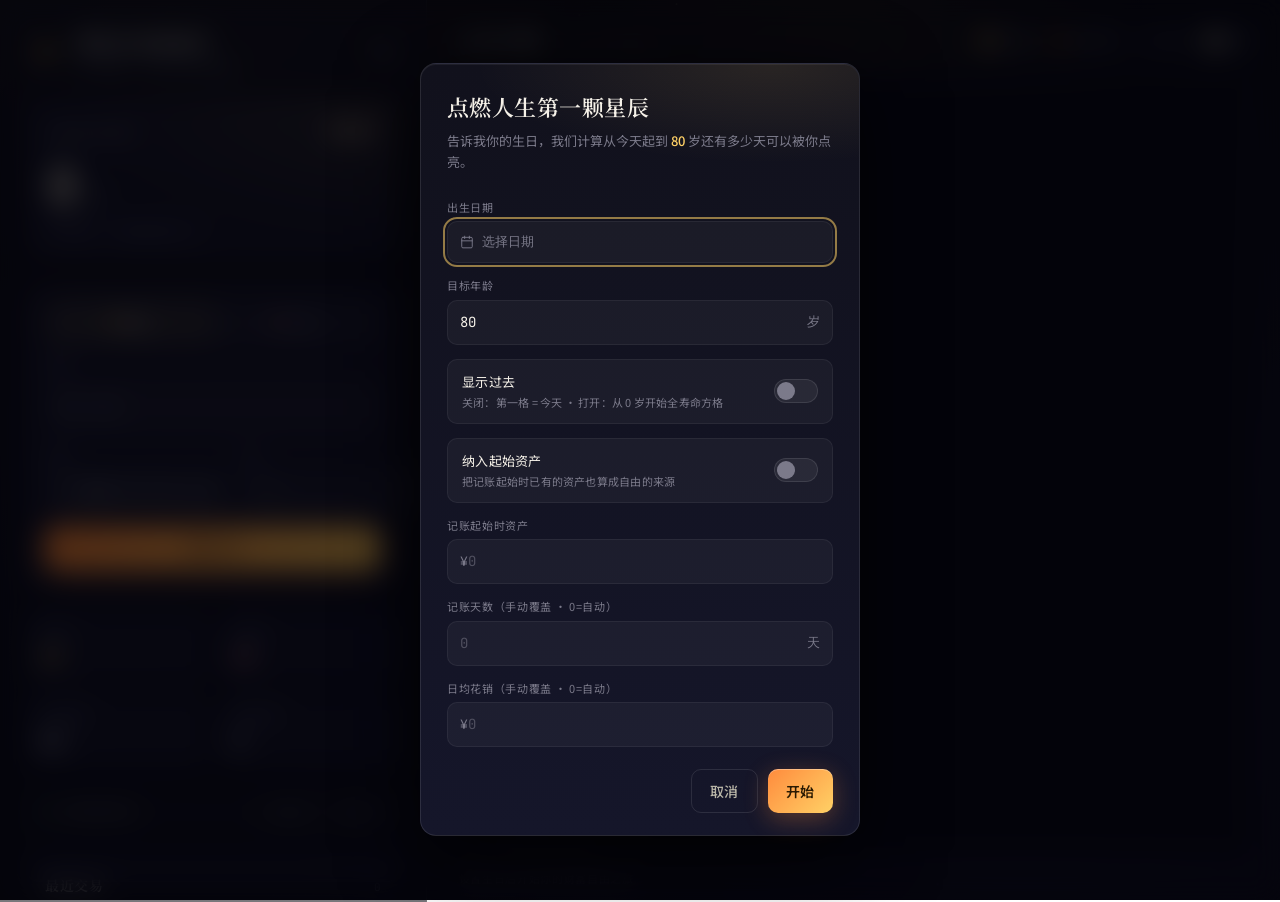
==== docs/index.html @ 30b7747c "init: 财富自由指南灯 纯前端版 · GitHub Pages" ====
<!doctype html>
<html lang="zh-CN">
<head>
  <meta charset="utf-8">
  <meta name="viewport" content="width=device-width,initial-scale=1">
  <meta name="theme-color" content="#0a0a0f">
  <title>财富自由指南灯</title>
  <link rel="icon" href="data:image/svg+xml,%3Csvg xmlns='http://www.w3.org/2000/svg' viewBox='0 0 32 32'%3E%3Ccircle cx='16' cy='16' r='6' fill='%23ffd166'/%3E%3Ccircle cx='16' cy='16' r='10' fill='none' stroke='%23ffd166' stroke-opacity='.35' stroke-width='1.4'/%3E%3C/svg%3E">
  <link rel="preconnect" href="https://fonts.googleapis.com">
  <link rel="preconnect" href="https://fonts.gstatic.com" crossorigin>
  <link href="https://fonts.googleapis.com/css2?family=Cormorant+Garamond:wght@400;500;600;700&family=JetBrains+Mono:wght@300;400;500;600&family=Noto+Sans+SC:wght@300;400;500;600;700&family=Noto+Serif+SC:wght@400;500;600;700&display=swap" rel="stylesheet">
  <link rel="stylesheet" href="./style.css">
</head>
<body>

  <!-- 背景星空层 -->
  <canvas id="starfield" aria-hidden="true"></canvas>

  <main class="layout">

    <!-- 左 1/3 账本面板 -->
    <aside class="ledger" aria-label="账本面板">
      <header class="brand">
        <span class="brand__mark" aria-hidden="true">
          <svg viewBox="0 0 24 24" width="22" height="22"><circle cx="12" cy="12" r="4.5" fill="#ffd166"/><circle cx="12" cy="12" r="8" fill="none" stroke="#ffd166" stroke-opacity=".35" stroke-width="1.2"/></svg>
        </span>
        <div>
          <h1 class="brand__title">财富自由指南灯</h1>
          <p class="brand__sub">每一笔收入，点亮一颗人生星辰</p>
        </div>
        <button class="icon-btn" id="btn-settings" title="设置" aria-label="设置">
          <svg viewBox="0 0 24 24" width="18" height="18" fill="none" stroke="currentColor" stroke-width="1.6" stroke-linecap="round" stroke-linejoin="round"><circle cx="12" cy="12" r="3"/><path d="M19.4 15a1.7 1.7 0 0 0 .34 1.87l.06.06a2 2 0 1 1-2.83 2.83l-.06-.06a1.7 1.7 0 0 0-1.87-.34 1.7 1.7 0 0 0-1.03 1.56V21a2 2 0 1 1-4 0v-.08a1.7 1.7 0 0 0-1.11-1.56 1.7 1.7 0 0 0-1.87.34l-.06.06a2 2 0 1 1-2.83-2.83l.06-.06A1.7 1.7 0 0 0 4.6 15a1.7 1.7 0 0 0-1.56-1.03H3a2 2 0 1 1 0-4h.08A1.7 1.7 0 0 0 4.6 9 1.7 1.7 0 0 0 4.26 7.13L4.2 7.07A2 2 0 1 1 7.03 4.24l.06.06A1.7 1.7 0 0 0 9 4.6 1.7 1.7 0 0 0 10.03 3.04V3a2 2 0 1 1 4 0v.08A1.7 1.7 0 0 0 15 4.6a1.7 1.7 0 0 0 1.87-.34l.06-.06a2 2 0 1 1 2.83 2.83l-.06.06A1.7 1.7 0 0 0 19.4 9c.05.39.27.74.6.96.32.22.7.32 1.07.29H21a2 2 0 1 1 0 4h-.08a1.7 1.7 0 0 0-1.52 1.03z"/></svg>
        </button>
      </header>

      <!-- 财富自由进度卡 · v2 -->
      <section class="progress-card">
        <header class="progress-card__head">
          <span class="progress-card__title">财富自由之旅</span>
          <span class="progress-card__pct"><span id="ring-pct">0.0</span><span class="progress-card__pct-sym">%</span></span>
        </header>

        <div class="progress-card__hero">
          <span class="progress-card__big" id="lit-count">0</span>
          <span class="progress-card__big-unit">天</span>
        </div>
        <div class="progress-card__hero-sub">
          已买自由 · 距完成还差 <em id="remaining-days">0</em> 天
        </div>

        <div class="dual-bar" aria-hidden="true">
          <span class="dual-bar__asset"  id="bar-asset"></span>
          <span class="dual-bar__income" id="bar-income"></span>
        </div>

        <div class="breakdown">
          <div class="breakdown__row breakdown__row--asset" id="row-asset" hidden>
            <span class="breakdown__icon breakdown__icon--asset"></span>
            <span class="breakdown__label">资产带来</span>
            <span class="breakdown__value" id="asset-days">0</span>
            <span class="breakdown__unit">天</span>
            <span class="breakdown__hint"><em id="asset-amount">¥0</em></span>
          </div>
          <div class="breakdown__row breakdown__row--income">
            <span class="breakdown__icon breakdown__icon--income"></span>
            <span class="breakdown__label">净储蓄带来</span>
            <span class="breakdown__value" id="income-days">0</span>
            <span class="breakdown__unit">天</span>
            <span class="breakdown__hint"><em id="net-saving">¥0</em></span>
          </div>
        </div>
      </section>

      <!-- 添加交易 -->
      <section class="tx-form">
        <div class="seg" role="tablist" aria-label="交易类型">
          <button class="seg__btn is-active" data-type="income" role="tab" aria-selected="true">
            <span class="seg__dot seg__dot--income"></span>收入
          </button>
          <button class="seg__btn" data-type="expense" role="tab" aria-selected="false">
            <span class="seg__dot seg__dot--expense"></span>支出
          </button>
        </div>
        <label class="field field--amount">
          <span class="field__label">金额</span>
          <div class="field__row">
            <span class="field__prefix">¥</span>
            <input id="tx-amount" type="number" inputmode="decimal" min="0" step="0.01" placeholder="0.00" autocomplete="off">
          </div>
        </label>
        <div class="field-grid">
          <div class="field">
            <span class="field__label">日期</span>
            <div class="date-input" data-picker>
              <input type="hidden" id="tx-date">
              <button type="button" class="date-input__trigger" aria-haspopup="dialog">
                <svg viewBox="0 0 24 24" width="14" height="14" fill="none" stroke="currentColor" stroke-width="1.6" stroke-linecap="round" stroke-linejoin="round"><rect x="3" y="4" width="18" height="18" rx="2"/><path d="M16 2v4M8 2v4M3 10h18"/></svg>
                <span class="date-input__value">选择日期</span>
              </button>
              <div class="date-popover" hidden role="dialog" aria-label="日期选择">
                <header class="date-popover__head">
                  <button type="button" class="date-popover__nav" data-nav="prev" aria-label="上一月">
                    <svg viewBox="0 0 24 24" width="14" height="14" fill="none" stroke="currentColor" stroke-width="2" stroke-linecap="round" stroke-linejoin="round"><path d="M15 18l-6-6 6-6"/></svg>
                  </button>
                  <span class="date-popover__title"></span>
                  <button type="button" class="date-popover__nav" data-nav="next" aria-label="下一月">
                    <svg viewBox="0 0 24 24" width="14" height="14" fill="none" stroke="currentColor" stroke-width="2" stroke-linecap="round" stroke-linejoin="round"><path d="M9 18l6-6-6-6"/></svg>
                  </button>
                </header>
                <div class="date-popover__weekdays"><span>日</span><span>一</span><span>二</span><span>三</span><span>四</span><span>五</span><span>六</span></div>
                <div class="date-popover__grid"></div>
                <footer class="date-popover__foot">
                  <button type="button" class="date-popover__btn" data-action="today">今天</button>
                  <button type="button" class="date-popover__btn" data-action="clear">清除</button>
                </footer>
              </div>
            </div>
          </div>
          <label class="field">
            <span class="field__label">备注</span>
            <input id="tx-note" type="text" maxlength="40" placeholder="选填">
          </label>
        </div>
        <button class="btn btn--primary" id="btn-submit">
          <span class="btn__shimmer" aria-hidden="true"></span>
          <span class="btn__text">点亮人生</span>
        </button>
      </section>

      <!-- 统计仪表盘 -->
      <section class="stats">
        <div class="stat"><div class="stat__label">总收入</div><div class="stat__value stat__value--income" id="st-income">¥0</div></div>
        <div class="stat"><div class="stat__label">总支出</div><div class="stat__value stat__value--expense" id="st-expense">¥0</div></div>
        <div class="stat"><div class="stat__label">日均花销</div><div class="stat__value" id="st-avg">¥0</div></div>
        <div class="stat"><div class="stat__label">记账天数</div><div class="stat__value" id="st-days">0</div></div>
      </section>

      <!-- 数据状态 & 导出 -->
      <div class="data-status">
        <span class="data-status__icon" aria-hidden="true">
          <svg viewBox="0 0 24 24" width="13" height="13" fill="none" stroke="currentColor" stroke-width="1.6" stroke-linecap="round" stroke-linejoin="round"><path d="M12 22a10 10 0 1 1 0-20 10 10 0 0 1 0 20z"/><path d="M9 12l2 2 4-4"/></svg>
        </span>
        <span class="data-status__text" id="data-status-text">已保存到本地</span>
        <button class="data-status__export" id="btn-export" title="导出 JSON 备份">
          <svg viewBox="0 0 24 24" width="13" height="13" fill="none" stroke="currentColor" stroke-width="1.6" stroke-linecap="round" stroke-linejoin="round"><path d="M21 15v4a2 2 0 0 1-2 2H5a2 2 0 0 1-2-2v-4"/><polyline points="7 10 12 15 17 10"/><line x1="12" y1="15" x2="12" y2="3"/></svg>
          导出
        </button>
        <button class="data-status__export" id="btn-import" title="从 JSON 备份恢复数据">
          <svg viewBox="0 0 24 24" width="13" height="13" fill="none" stroke="currentColor" stroke-width="1.6" stroke-linecap="round" stroke-linejoin="round"><path d="M21 15v4a2 2 0 0 1-2 2H5a2 2 0 0 1-2-2v-4"/><polyline points="7 14 12 9 17 14"/><line x1="12" y1="9" x2="12" y2="21"/></svg>
          导入
        </button>
        <input type="file" id="file-import" accept=".json" style="display:none">
      </div>

      <!-- 最近交易 -->
      <section class="tx-list" aria-label="最近交易">
        <div class="tx-list__head">
          <h2>最近交易</h2>
          <span class="tx-list__count" id="tx-count">0</span>
        </div>
        <ul class="tx-list__items" id="tx-items" role="list"></ul>
        <div class="tx-list__empty" id="tx-empty">
          <p>尚未记录任何交易</p>
          <p class="tx-list__hint">每一笔收入都将点亮你的人生方格</p>
        </div>
      </section>

    </aside>

    <!-- 右 2/3 人生方格 -->
    <section class="stage" aria-label="人生方格视图">
      <div class="stage__chrome">
        <div class="stage__title">
          <span class="stage__title-cn">人生方格</span>
          <span class="stage__title-en">— Days of Freedom</span>
        </div>
        <div class="stage__legend">
          <span class="legend-item"><i class="legend-swatch legend-swatch--lit"></i>净自由</span>
          <span class="legend-item" id="legend-expense" hidden><i class="legend-swatch legend-swatch--expense"></i>支出消耗</span>
          <span class="legend-item"><i class="legend-swatch legend-swatch--unlit"></i>未点亮</span>
          <span class="legend-item" id="legend-overflow" hidden><i class="legend-swatch legend-swatch--over"></i>超额</span>
        </div>
      </div>
      <div class="stage__canvas-wrap">
        <canvas id="grid" aria-label="人生方格 Canvas"></canvas>
        <div class="stage__hint" id="stage-hint">每一格代表你生命中的一天</div>
      </div>
      <div class="stage__footer">
        <span id="stage-footer-text">设置生日后开始你的财富自由之旅</span>
      </div>
    </section>

  </main>

  <!-- 引导/设置对话 -->
  <div class="overlay" id="overlay" hidden>
    <div class="modal" role="dialog" aria-modal="true" aria-labelledby="modal-title">
      <header class="modal__head">
        <h2 id="modal-title">点燃人生第一颗星辰</h2>
        <p>告诉我你的生日，我们计算从今天起到 <strong id="modal-target-age-display">80</strong> 岁还有多少天可以被你点亮。</p>
      </header>
      <div class="modal__body">
        <div class="field">
          <span class="field__label">出生日期</span>
          <div class="date-input" data-picker>
            <input type="hidden" id="cfg-birth" required>
            <button type="button" class="date-input__trigger" aria-haspopup="dialog">
              <svg viewBox="0 0 24 24" width="14" height="14" fill="none" stroke="currentColor" stroke-width="1.6" stroke-linecap="round" stroke-linejoin="round"><rect x="3" y="4" width="18" height="18" rx="2"/><path d="M16 2v4M8 2v4M3 10h18"/></svg>
              <span class="date-input__value">选择出生日期</span>
            </button>
            <div class="date-popover" hidden role="dialog" aria-label="日期选择">
              <header class="date-popover__head">
                <button type="button" class="date-popover__nav" data-nav="prev-year" aria-label="上一年">«</button>
                <button type="button" class="date-popover__nav" data-nav="prev" aria-label="上一月">
                  <svg viewBox="0 0 24 24" width="14" height="14" fill="none" stroke="currentColor" stroke-width="2" stroke-linecap="round" stroke-linejoin="round"><path d="M15 18l-6-6 6-6"/></svg>
                </button>
                <span class="date-popover__title"></span>
                <button type="button" class="date-popover__nav" data-nav="next" aria-label="下一月">
                  <svg viewBox="0 0 24 24" width="14" height="14" fill="none" stroke="currentColor" stroke-width="2" stroke-linecap="round" stroke-linejoin="round"><path d="M9 18l6-6-6-6"/></svg>
                </button>
                <button type="button" class="date-popover__nav" data-nav="next-year" aria-label="下一年">»</button>
              </header>
              <div class="date-popover__weekdays"><span>日</span><span>一</span><span>二</span><span>三</span><span>四</span><span>五</span><span>六</span></div>
              <div class="date-popover__grid"></div>
              <footer class="date-popover__foot">
                <button type="button" class="date-popover__btn" data-action="today">今天</button>
              </footer>
            </div>
          </div>
        </div>
        <label class="field">
          <span class="field__label">目标年龄</span>
          <div class="field__row">
            <input id="cfg-target-age" type="number" min="20" max="120" value="80">
            <span class="field__suffix">岁</span>
          </div>
        </label>
        <label class="toggle" for="cfg-show-past">
          <span class="toggle__head">
            <span class="toggle__title">显示过去</span>
            <span class="toggle__hint">关闭：第一格 = 今天 · 打开：从 0 岁开始全寿命方格</span>
          </span>
          <input type="checkbox" id="cfg-show-past" role="switch">
          <span class="toggle__track" aria-hidden="true"><span class="toggle__thumb"></span></span>
        </label>
        <label class="toggle" for="cfg-use-assets">
          <span class="toggle__head">
            <span class="toggle__title">纳入起始资产</span>
            <span class="toggle__hint">把记账起始时已有的资产也算成自由的来源</span>
          </span>
          <input type="checkbox" id="cfg-use-assets" role="switch">
          <span class="toggle__track" aria-hidden="true"><span class="toggle__thumb"></span></span>
        </label>
        <label class="field" id="cfg-assets-field" hidden>
          <span class="field__label">记账起始时资产</span>
          <div class="field__row">
            <span class="field__prefix">¥</span>
            <input id="cfg-initial-assets" type="number" inputmode="decimal" min="0" step="100" placeholder="0">
          </div>
        </label>
        <label class="field">
          <span class="field__label">记账天数（手动覆盖 · 0=自动）</span>
          <div class="field__row">
            <input id="cfg-tracking-days" type="number" inputmode="numeric" min="0" step="1" placeholder="0">
            <span class="field__suffix">天</span>
          </div>
        </label>
        <label class="field">
          <span class="field__label">日均花销（手动覆盖 · 0=自动）</span>
          <div class="field__row">
            <span class="field__prefix">¥</span>
            <input id="cfg-avg-expense" type="number" inputmode="decimal" min="0" step="1" placeholder="0">
          </div>
        </label>
      </div>
      <footer class="modal__foot">
        <button class="btn btn--ghost" id="cfg-cancel">取消</button>
        <button class="btn btn--primary" id="cfg-save"><span class="btn__text">开始</span></button>
      </footer>
    </div>
  </div>

  <!-- 财富自由达成彩蛋 -->
  <div class="freedom-banner" id="freedom-banner" hidden aria-live="polite">
    <div class="freedom-banner__veil"></div>
    <div class="freedom-banner__ripple"></div>
    <div class="freedom-banner__ripple"></div>
    <div class="freedom-banner__ripple"></div>
    <div class="freedom-banner__ripple"></div>
    <div class="freedom-banner__ripple"></div>
    <div class="freedom-banner__inner">
      <div class="freedom-banner__eyebrow">FINANCIAL FREEDOM ACHIEVED</div>
      <div class="freedom-banner__word">FREE</div>
      <div class="freedom-banner__zh">财 富 自 由</div>
      <div class="freedom-banner__sub">你已点亮人生剩余的所有方格</div>
    </div>
  </div>

  <script src="./grid.js"></script>
  <script src="./app.js"></script>
</body>
</html>
---- docs/style.css ----
/* ============================================
   财富自由指南灯 · 全局样式
   设计哲学：cinematic dark · ritual aesthetic
   ============================================ */

/* ---------- Design tokens ---------- */
:root {
  /* surfaces */
  --bg-0: #07070b;
  --bg-1: #0a0a12;
  --bg-2: #11111c;
  --bg-3: #15162a;
  --bg-card: rgba(22, 22, 36, 0.72);
  --bg-card-strong: rgba(28, 28, 46, 0.88);
  --bg-input: rgba(255, 255, 255, 0.04);

  /* gold light system */
  --gold-core: #ffd166;
  --gold-warm: #ff8b3d;
  --gold-soft: rgba(255, 209, 102, 0.22);
  --gold-faint: rgba(255, 209, 102, 0.10);
  --gold-bloom: #fff4d6;

  /* state colors */
  --unlit: #2a2a3a;
  --ember: #ff5e3a;
  --ash: #5a4030;
  --income: #ffd166;
  --expense: #ff7a7a;

  /* text */
  --text-1: #f5f1e8;
  --text-2: #b9b6a8;
  --text-3: #7b7a8a;
  --text-4: #50505f;

  /* lines */
  --line-1: rgba(255, 255, 255, 0.06);
  --line-2: rgba(255, 255, 255, 0.10);
  --line-focus: rgba(255, 209, 102, 0.55);

  /* fonts */
  --ff-serif-cn: 'Noto Serif SC', 'Cormorant Garamond', serif;
  --ff-serif-en: 'Cormorant Garamond', 'Noto Serif SC', serif;
  --ff-sans: 'Noto Sans SC', -apple-system, BlinkMacSystemFont, system-ui, sans-serif;
  --ff-mono: 'JetBrains Mono', ui-monospace, SFMono-Regular, monospace;

  /* motion */
  --ease-out: cubic-bezier(0.22, 1, 0.36, 1);
  --ease-in-out: cubic-bezier(0.65, 0, 0.35, 1);

  /* radii */
  --r-sm: 6px;
  --r-md: 10px;
  --r-lg: 16px;
  --r-pill: 999px;
}

/* ---------- Base ---------- */
* { box-sizing: border-box; }
html, body { height: 100%; }
body {
  margin: 0;
  font-family: var(--ff-sans);
  font-size: 14px;
  line-height: 1.5;
  color: var(--text-1);
  background:
    radial-gradient(ellipse at 20% 10%, rgba(255, 209, 102, 0.06), transparent 50%),
    radial-gradient(ellipse at 80% 90%, rgba(108, 86, 255, 0.05), transparent 55%),
    linear-gradient(180deg, var(--bg-0), var(--bg-1) 50%, var(--bg-0));
  background-attachment: fixed;
  overflow: hidden;
  -webkit-font-smoothing: antialiased;
  text-rendering: optimizeLegibility;
}

::selection { background: var(--gold-soft); color: var(--gold-bloom); }

button, input { font: inherit; color: inherit; }
button { background: none; border: 0; cursor: pointer; }
input { background: none; border: 0; outline: 0; }

h1, h2, h3 { margin: 0; font-weight: 600; }

/* ---------- Starfield ---------- */
#starfield {
  position: fixed; inset: 0;
  z-index: 0; pointer-events: none;
  opacity: 0.55;
}

/* ---------- Layout ---------- */
.layout {
  position: relative; z-index: 1;
  display: grid;
  grid-template-columns: minmax(380px, 1fr) 2fr;
  height: 100vh; height: 100dvh;
  gap: 0;
}

/* ============================================
   左 · 账本面板
   ============================================ */
.ledger {
  display: flex; flex-direction: column;
  padding: 28px 26px 22px;
  gap: 22px;
  overflow-y: auto;
  overflow-x: hidden;
  border-right: 1px solid var(--line-1);
  background:
    linear-gradient(180deg, rgba(255,255,255,0.015), transparent 30%),
    rgba(10, 10, 18, 0.55);
  backdrop-filter: blur(20px) saturate(140%);
  -webkit-backdrop-filter: blur(20px) saturate(140%);
}

.ledger::-webkit-scrollbar { width: 6px; }
.ledger::-webkit-scrollbar-thumb { background: var(--line-2); border-radius: 3px; }

/* Brand */
.brand {
  display: grid;
  grid-template-columns: auto 1fr auto;
  align-items: center;
  gap: 12px;
}
.brand__mark {
  width: 38px; height: 38px;
  display: grid; place-items: center;
  border-radius: 50%;
  background: radial-gradient(circle, var(--gold-faint), transparent 70%);
  filter: drop-shadow(0 0 12px rgba(255, 209, 102, 0.25));
  animation: pulse-glow 4s var(--ease-in-out) infinite;
}
@keyframes pulse-glow {
  0%, 100% { filter: drop-shadow(0 0 8px rgba(255, 209, 102, 0.22)); }
  50%      { filter: drop-shadow(0 0 16px rgba(255, 209, 102, 0.38)); }
}
.brand__title {
  font-family: var(--ff-serif-cn);
  font-size: 19px;
  letter-spacing: 0.02em;
  color: var(--text-1);
}
.brand__sub {
  margin: 2px 0 0;
  font-size: 11px;
  color: var(--text-3);
  letter-spacing: 0.04em;
}
.icon-btn {
  width: 36px; height: 36px;
  display: grid; place-items: center;
  border-radius: var(--r-md);
  color: var(--text-3);
  transition: color .2s var(--ease-out), background .2s var(--ease-out);
}
.icon-btn:hover { color: var(--gold-core); background: var(--gold-faint); }
.icon-btn:focus-visible { outline: 2px solid var(--line-focus); outline-offset: 2px; }

/* ============================================
   Progress card · v2 · 水平双段 + 大数字 + 双段分项
   ============================================ */
.progress-card {
  position: relative;
  display: flex; flex-direction: column;
  gap: 12px;
  padding: 18px 20px;
  border-radius: var(--r-lg);
  background: var(--bg-card);
  border: 1px solid var(--line-1);
  box-shadow: 0 8px 32px rgba(0, 0, 0, 0.35);
  overflow: hidden;
}
.progress-card::after {
  content: ''; position: absolute; inset: 0;
  background: radial-gradient(ellipse at 100% 0%, rgba(255, 209, 102, 0.10), transparent 65%);
  pointer-events: none;
}

.progress-card__head {
  display: flex; align-items: baseline; justify-content: space-between;
  z-index: 1;
}
.progress-card__title {
  font-family: var(--ff-serif-cn);
  font-size: 13px;
  color: var(--text-2);
  letter-spacing: 0.08em;
}
.progress-card__pct {
  font-family: var(--ff-mono);
  font-feature-settings: "tnum";
  display: inline-flex; align-items: baseline; gap: 1px;
}
.progress-card__pct #ring-pct {
  font-size: 20px;
  font-weight: 500;
  color: var(--gold-bloom);
  text-shadow: 0 0 10px rgba(255, 209, 102, 0.35);
}
.progress-card__pct-sym {
  font-size: 11px;
  color: var(--text-3);
  margin-left: 2px;
  letter-spacing: 0.04em;
}

.progress-card__hero {
  display: flex; align-items: baseline; gap: 6px;
  line-height: 0.95;
  margin-top: 4px;
}
.progress-card__big {
  font-family: var(--ff-mono);
  font-size: 52px;
  font-weight: 500;
  font-feature-settings: "tnum";
  color: var(--gold-bloom);
  letter-spacing: -0.02em;
  text-shadow: 0 0 24px rgba(255, 244, 214, 0.12);
}
.progress-card__big-unit {
  font-family: var(--ff-serif-cn);
  font-size: 18px;
  color: var(--text-2);
  margin-left: 4px;
}
.progress-card__hero-sub {
  font-size: 11.5px;
  color: var(--text-3);
  letter-spacing: 0.02em;
}
.progress-card__hero-sub em {
  font-style: normal;
  font-family: var(--ff-mono);
  font-feature-settings: "tnum";
  color: var(--text-2);
}

.dual-bar {
  position: relative;
  height: 6px;
  background: rgba(255, 255, 255, 0.04);
  border-radius: var(--r-pill);
  overflow: hidden;
  display: flex;
}
.dual-bar__asset, .dual-bar__income {
  height: 100%;
  width: 0%;
  transition: width .9s var(--ease-out);
}
.dual-bar__asset {
  background: linear-gradient(90deg, #7fb3e6, #9cc3ff);
  box-shadow: 0 0 8px rgba(156, 195, 255, 0.45);
}
.dual-bar__income {
  background: linear-gradient(90deg, var(--gold-warm), var(--gold-core));
  box-shadow: 0 0 8px var(--gold-soft);
}

.breakdown {
  display: flex; flex-direction: column;
  gap: 8px;
  padding-top: 6px;
  border-top: 1px solid var(--line-1);
}
.breakdown__row {
  display: flex; align-items: baseline;
  gap: 8px;
  font-size: 12px;
}
.breakdown__icon {
  width: 8px; height: 8px;
  border-radius: 50%;
  align-self: center;
  flex-shrink: 0;
}
.breakdown__icon--asset {
  background: #9cc3ff;
  box-shadow: 0 0 6px rgba(156, 195, 255, 0.55);
}
.breakdown__icon--income {
  background: var(--gold-core);
  box-shadow: 0 0 6px var(--gold-soft);
}
.breakdown__label {
  color: var(--text-2);
  font-size: 12px;
  letter-spacing: 0.02em;
}
.breakdown__value {
  font-family: var(--ff-mono);
  font-feature-settings: "tnum";
  font-size: 15px;
  color: var(--text-1);
  font-weight: 500;
  margin-left: 2px;
}
.breakdown__unit {
  color: var(--text-3);
  font-size: 11px;
}
.breakdown__hint {
  margin-left: auto;
  color: var(--text-3);
  font-size: 11px;
  font-family: var(--ff-mono);
  font-feature-settings: "tnum";
  text-align: right;
}
.breakdown__hint em {
  font-style: normal;
  color: var(--text-2);
}

/* Tx form */
.tx-form {
  padding: 18px;
  border-radius: var(--r-lg);
  background: var(--bg-card);
  border: 1px solid var(--line-1);
  display: flex; flex-direction: column; gap: 12px;
}
.seg {
  display: grid;
  grid-template-columns: 1fr 1fr;
  background: var(--bg-input);
  border-radius: var(--r-md);
  padding: 3px;
  border: 1px solid var(--line-1);
}
.seg__btn {
  position: relative;
  padding: 8px 12px;
  font-size: 13px;
  color: var(--text-3);
  border-radius: 7px;
  display: inline-flex; align-items: center; justify-content: center; gap: 8px;
  transition: color .2s var(--ease-out), background .25s var(--ease-out);
}
.seg__btn:hover { color: var(--text-2); }
.seg__btn.is-active {
  background: rgba(255, 209, 102, 0.08);
  color: var(--gold-bloom);
  box-shadow: inset 0 0 0 1px var(--gold-soft), 0 0 18px rgba(255, 209, 102, 0.08);
}
.seg__btn[data-type="expense"].is-active {
  background: rgba(255, 122, 122, 0.08);
  color: #ffd1d1;
  box-shadow: inset 0 0 0 1px rgba(255, 122, 122, 0.4), 0 0 18px rgba(255, 122, 122, 0.06);
}
.seg__dot { width: 6px; height: 6px; border-radius: 50%; }
.seg__dot--income  { background: var(--gold-core); box-shadow: 0 0 6px var(--gold-core); }
.seg__dot--expense { background: #ff7a7a; box-shadow: 0 0 6px #ff7a7a; }

.field { display: flex; flex-direction: column; gap: 6px; }
.field__label {
  font-size: 11px;
  color: var(--text-3);
  letter-spacing: 0.06em;
  text-transform: uppercase;
}
.field__row {
  display: flex; align-items: center;
  background: var(--bg-input);
  border: 1px solid var(--line-1);
  border-radius: var(--r-md);
  padding: 0 12px;
  transition: border-color .2s var(--ease-out), background .2s var(--ease-out);
}
.field__row:focus-within {
  border-color: var(--line-focus);
  background: rgba(255, 209, 102, 0.04);
}
.field__prefix, .field__suffix {
  color: var(--text-3);
  font-family: var(--ff-mono);
  font-size: 13px;
  user-select: none;
}
.field__row input, .field input {
  flex: 1;
  min-width: 0;
  padding: 11px 0;
  font-family: var(--ff-mono);
  font-size: 14px;
  color: var(--text-1);
}
.field--amount .field__row input {
  font-size: 22px;
  font-weight: 500;
  font-family: var(--ff-mono);
}
.field--amount .field__prefix { font-size: 16px; }
.field > input {
  padding: 11px 12px;
  background: var(--bg-input);
  border: 1px solid var(--line-1);
  border-radius: var(--r-md);
  color: var(--text-1);
  font-family: var(--ff-mono);
  font-size: 13px;
  transition: border-color .2s var(--ease-out), background .2s var(--ease-out);
}
.field > input:focus-visible {
  border-color: var(--line-focus);
  background: rgba(255, 209, 102, 0.04);
}
input::placeholder { color: var(--text-4); }
input::-webkit-calendar-picker-indicator { filter: invert(0.7) sepia(0.3) saturate(2) hue-rotate(-15deg); cursor: pointer; }
input[type=number]::-webkit-outer-spin-button, input[type=number]::-webkit-inner-spin-button { -webkit-appearance: none; margin: 0; }

.field-grid {
  display: grid; grid-template-columns: 1fr 1fr; gap: 12px;
}

/* ============================================
   Date Picker · cinematic dark calendar
   ============================================ */
.date-input { position: relative; }
.date-input__trigger {
  width: 100%;
  display: flex; align-items: center; gap: 8px;
  min-height: 42px;
  padding: 0 12px;
  background: var(--bg-input);
  border: 1px solid var(--line-1);
  border-radius: var(--r-md);
  color: var(--text-1);
  font-family: var(--ff-mono);
  font-size: 13px;
  text-align: left;
  transition: border-color .2s var(--ease-out), background .2s var(--ease-out);
}
.date-input__trigger:hover { border-color: var(--line-2); }
.date-input__trigger:focus-visible { outline: 2px solid var(--line-focus); outline-offset: 2px; }
.date-input__trigger svg { color: var(--text-3); flex-shrink: 0; }
.date-input__value {
  flex: 1; min-width: 0;
  white-space: nowrap; overflow: hidden; text-overflow: ellipsis;
}
.date-input.is-empty .date-input__value { color: var(--text-3); }
.date-input.is-open .date-input__trigger {
  border-color: var(--line-focus);
  background: rgba(255, 209, 102, 0.04);
}

.date-popover {
  position: absolute;
  top: calc(100% + 6px);
  left: 0;
  z-index: 50;
  width: 280px;
  padding: 14px;
  background: linear-gradient(180deg, var(--bg-2), var(--bg-3));
  border: 1px solid var(--line-2);
  border-radius: var(--r-md);
  box-shadow: 0 12px 40px rgba(0, 0, 0, 0.55), inset 0 1px 0 rgba(255,255,255,0.04);
  animation: dpRise .22s var(--ease-out);
}
.date-popover[hidden] { display: none; }
@keyframes dpRise {
  from { opacity: 0; transform: translateY(-4px) scale(0.985); }
  to   { opacity: 1; transform: translateY(0)    scale(1); }
}

.date-popover__head {
  display: flex; align-items: center; gap: 4px;
  margin-bottom: 10px;
}
.date-popover__title {
  flex: 1;
  text-align: center;
  font-family: var(--ff-serif-cn);
  font-size: 14px;
  color: var(--text-1);
  letter-spacing: 0.04em;
}
.date-popover__nav {
  width: 26px; height: 26px;
  display: grid; place-items: center;
  border-radius: var(--r-sm);
  color: var(--text-3);
  font-size: 13px;
  transition: color .15s var(--ease-out), background .15s var(--ease-out);
}
.date-popover__nav:hover { color: var(--gold-core); background: var(--gold-faint); }

.date-popover__weekdays {
  display: grid;
  grid-template-columns: repeat(7, 1fr);
  margin-bottom: 6px;
}
.date-popover__weekdays span {
  text-align: center;
  font-size: 10px;
  color: var(--text-4);
  letter-spacing: 0.06em;
  padding: 4px 0;
}
.date-popover__grid {
  display: grid;
  grid-template-columns: repeat(7, 1fr);
  gap: 2px;
}
.date-day {
  height: 32px;
  display: grid; place-items: center;
  border-radius: var(--r-sm);
  font-family: var(--ff-mono);
  font-size: 12px;
  color: var(--text-2);
  transition: background .12s var(--ease-out), color .12s var(--ease-out), box-shadow .12s var(--ease-out);
}
.date-day:hover {
  background: rgba(255, 209, 102, 0.10);
  color: var(--text-1);
}
.date-day.is-other { color: var(--text-4); }
.date-day.is-today {
  color: var(--gold-core);
  box-shadow: inset 0 0 0 1px var(--gold-soft);
}
.date-day.is-selected {
  background: linear-gradient(135deg, var(--gold-warm), var(--gold-core));
  color: #2a1a02;
  font-weight: 600;
  box-shadow: 0 0 12px var(--gold-soft);
}
.date-popover__foot {
  display: flex; justify-content: space-between; gap: 8px;
  margin-top: 10px;
  padding-top: 10px;
  border-top: 1px solid var(--line-1);
}
.date-popover__btn {
  padding: 5px 10px;
  font-size: 11.5px;
  color: var(--text-3);
  border-radius: var(--r-sm);
  transition: color .15s var(--ease-out), background .15s var(--ease-out);
}
.date-popover__btn:hover { color: var(--gold-core); background: var(--gold-faint); }

/* 设置面板里的 date picker · popover 上抛而非下落（避免被 modal 截断） */
.modal .date-popover { top: auto; bottom: calc(100% + 6px); }

/* Toggle (switch) · 设置面板用 */
.toggle {
  display: grid;
  grid-template-columns: 1fr auto;
  align-items: center;
  gap: 14px;
  padding: 12px 14px;
  background: var(--bg-input);
  border: 1px solid var(--line-1);
  border-radius: var(--r-md);
  cursor: pointer;
  transition: border-color .2s var(--ease-out), background .2s var(--ease-out);
}
.toggle:hover { border-color: var(--line-2); }
.toggle__head { display: flex; flex-direction: column; gap: 3px; min-width: 0; }
.toggle__title {
  font-size: 13px;
  color: var(--text-1);
  letter-spacing: 0.02em;
}
.toggle__hint {
  font-size: 11px;
  color: var(--text-3);
  letter-spacing: 0.02em;
}
.toggle input[type=checkbox] {
  position: absolute;
  width: 1px; height: 1px;
  opacity: 0; pointer-events: none;
}
.toggle__track {
  position: relative;
  width: 44px; height: 24px;
  border-radius: var(--r-pill);
  background: rgba(255, 255, 255, 0.06);
  border: 1px solid var(--line-2);
  transition: background .25s var(--ease-out), border-color .25s var(--ease-out), box-shadow .25s var(--ease-out);
  flex-shrink: 0;
}
.toggle__thumb {
  position: absolute;
  top: 2px; left: 2px;
  width: 18px; height: 18px;
  border-radius: 50%;
  background: var(--text-3);
  transition: transform .25s var(--ease-out), background .25s var(--ease-out), box-shadow .25s var(--ease-out);
}
.toggle input:checked + .toggle__track {
  background: linear-gradient(135deg, var(--gold-warm), var(--gold-core));
  border-color: var(--gold-core);
  box-shadow: 0 0 14px var(--gold-soft);
}
.toggle input:checked + .toggle__track .toggle__thumb {
  transform: translateX(20px);
  background: #2a1a02;
  box-shadow: 0 1px 3px rgba(0, 0, 0, 0.3);
}
.toggle input:focus-visible + .toggle__track {
  outline: 2px solid var(--line-focus);
  outline-offset: 2px;
}

/* Primary button */
.btn {
  position: relative;
  display: inline-flex; align-items: center; justify-content: center;
  min-height: 44px;
  padding: 0 18px;
  border-radius: var(--r-md);
  font-family: var(--ff-sans);
  font-size: 14px;
  font-weight: 500;
  letter-spacing: 0.04em;
  transition: transform .15s var(--ease-out), box-shadow .25s var(--ease-out);
  overflow: hidden;
}
.btn:focus-visible { outline: 2px solid var(--line-focus); outline-offset: 2px; }
.btn:active { transform: scale(0.98); }
.btn--primary {
  background: linear-gradient(135deg, var(--gold-warm), var(--gold-core));
  color: #2a1a02;
  font-weight: 600;
  box-shadow:
    0 6px 24px rgba(255, 139, 61, 0.30),
    inset 0 1px 0 rgba(255, 255, 255, 0.32);
}
.btn--primary:hover {
  box-shadow:
    0 10px 32px rgba(255, 139, 61, 0.45),
    inset 0 1px 0 rgba(255, 255, 255, 0.45);
}
.btn--primary[disabled] { opacity: .6; cursor: not-allowed; }
.btn__shimmer {
  position: absolute; top: 0; left: -100%;
  width: 60%; height: 100%;
  background: linear-gradient(90deg, transparent, rgba(255, 255, 255, 0.35), transparent);
  transform: skewX(-20deg);
  animation: shimmer 3.6s ease-in-out infinite;
}
@keyframes shimmer { 0%, 60% { left: -100%; } 100% { left: 160%; } }

.btn--ghost {
  background: transparent;
  color: var(--text-2);
  border: 1px solid var(--line-2);
}
.btn--ghost:hover { color: var(--text-1); border-color: var(--line-focus); }

/* Stats */
.stats {
  display: grid;
  grid-template-columns: 1fr 1fr;
  gap: 10px;
}
.stat {
  padding: 12px 14px;
  background: var(--bg-card);
  border: 1px solid var(--line-1);
  border-radius: var(--r-md);
}
.stat__label {
  font-size: 11px;
  color: var(--text-3);
  letter-spacing: 0.06em;
}
.stat__value {
  margin-top: 4px;
  font-family: var(--ff-mono);
  font-size: 18px;
  font-weight: 500;
  font-feature-settings: "tnum";
  color: var(--text-1);
}
.stat__value--income  { color: var(--gold-core); }
.stat__value--expense { color: #ff9c9c; }

/* Data status bar */
.data-status {
  display: flex;
  align-items: center;
  gap: 8px;
  padding: 8px 14px;
  border-radius: var(--r-md);
  background: rgba(255, 255, 255, 0.025);
  border: 1px solid var(--line-1);
  font-size: 11.5px;
  color: var(--text-3);
}
.data-status__icon { display: flex; color: #5dba6e; flex-shrink: 0; }
.data-status__text { flex: 1; letter-spacing: 0.03em; }
.data-status__export {
  display: inline-flex; align-items: center; gap: 5px;
  padding: 4px 10px;
  border-radius: var(--r-sm);
  border: 1px solid var(--line-2);
  color: var(--text-3);
  font-size: 11px;
  cursor: pointer;
  transition: color .15s var(--ease-out), border-color .15s var(--ease-out), background .15s var(--ease-out);
  white-space: nowrap;
}
.data-status__export:hover {
  color: var(--gold-core);
  border-color: var(--gold-soft);
  background: rgba(255, 209, 102, 0.06);
}

/* Tx list */
.tx-list {
  flex: 1; min-height: 0;
  display: flex; flex-direction: column;
  border-radius: var(--r-lg);
  background: var(--bg-card);
  border: 1px solid var(--line-1);
  padding: 12px;
}
.tx-list__head {
  display: flex; align-items: baseline; justify-content: space-between;
  padding: 6px 6px 12px;
}
.tx-list__head h2 {
  font-family: var(--ff-serif-cn);
  font-size: 14px;
  color: var(--text-2);
  letter-spacing: 0.04em;
}
.tx-list__count {
  font-family: var(--ff-mono);
  font-size: 11px;
  color: var(--text-4);
}
.tx-list__items {
  flex: 1; min-height: 0;
  margin: 0; padding: 0;
  list-style: none;
  overflow-y: auto;
  display: flex; flex-direction: column;
  gap: 4px;
}
.tx-list__items::-webkit-scrollbar { width: 4px; }
.tx-list__items::-webkit-scrollbar-thumb { background: var(--line-2); border-radius: 2px; }
.tx-list__empty {
  display: none;
  flex-direction: column; align-items: center; justify-content: center;
  flex: 1; padding: 30px 10px;
  text-align: center;
  color: var(--text-3);
}
.tx-list__empty p { margin: 0; font-size: 13px; }
.tx-list__hint { color: var(--text-4); font-size: 11.5px; margin-top: 6px !important; }
.tx-list.is-empty .tx-list__items { display: none; }
.tx-list.is-empty .tx-list__empty { display: flex; }

.tx-item {
  display: grid;
  grid-template-columns: 3px 1fr auto auto;
  align-items: center;
  gap: 12px;
  padding: 10px 8px 10px 0;
  border-radius: var(--r-sm);
  transition: background .2s var(--ease-out);
}
.tx-item:hover { background: rgba(255, 255, 255, 0.025); }
.tx-item__bar { width: 3px; height: 26px; border-radius: 2px; }
.tx-item--income  .tx-item__bar { background: linear-gradient(180deg, var(--gold-core), var(--gold-warm)); box-shadow: 0 0 6px var(--gold-soft); }
.tx-item--expense .tx-item__bar { background: linear-gradient(180deg, #ff9c9c, #ff5e3a); box-shadow: 0 0 6px rgba(255, 94, 58, 0.25); }
.tx-item__main { min-width: 0; }
.tx-item__note {
  font-size: 13px;
  color: var(--text-1);
  white-space: nowrap; overflow: hidden; text-overflow: ellipsis;
}
.tx-item__date {
  font-family: var(--ff-mono);
  font-size: 10.5px;
  color: var(--text-4);
  letter-spacing: 0.04em;
  margin-top: 1px;
}
.tx-item__amount {
  font-family: var(--ff-mono);
  font-size: 14px;
  font-weight: 500;
  font-feature-settings: "tnum";
}
.tx-item--income  .tx-item__amount { color: var(--gold-core); }
.tx-item--expense .tx-item__amount { color: #ff9c9c; }
.tx-item__del {
  width: 28px; height: 28px;
  display: grid; place-items: center;
  color: var(--text-4);
  border-radius: var(--r-sm);
  opacity: 0;
  transition: opacity .2s var(--ease-out), color .15s var(--ease-out), background .15s var(--ease-out);
}
.tx-item:hover .tx-item__del,
.tx-item:focus-within .tx-item__del { opacity: 1; }
.tx-item__del:hover { color: #ff7a7a; background: rgba(255, 122, 122, 0.10); }

/* ============================================
   右 · 人生方格 stage
   ============================================ */
.stage {
  position: relative;
  display: flex; flex-direction: column;
  height: 100%;
  padding: 22px 28px 16px;
  min-width: 0;
  background:
    radial-gradient(ellipse at 50% -10%, rgba(255, 209, 102, 0.06), transparent 50%),
    transparent;
}
.stage__chrome {
  display: flex; align-items: center; justify-content: space-between;
  margin-bottom: 14px;
  padding: 4px 2px;
}
.stage__title {
  display: flex; align-items: baseline; gap: 10px;
}
.stage__title-cn {
  font-family: var(--ff-serif-cn);
  font-size: 20px;
  color: var(--text-1);
  letter-spacing: 0.04em;
}
.stage__title-en {
  font-family: var(--ff-serif-en);
  font-size: 13px;
  font-style: italic;
  color: var(--text-3);
  letter-spacing: 0.06em;
}
.stage__legend {
  display: flex; align-items: center; gap: 18px;
  font-size: 11.5px;
  color: var(--text-3);
  letter-spacing: 0.04em;
}
.legend-item { display: inline-flex; align-items: center; gap: 6px; }
.legend-swatch {
  width: 10px; height: 10px;
  border-radius: 2px;
  display: inline-block;
}
.legend-swatch--lit     { background: var(--gold-core); box-shadow: 0 0 8px var(--gold-soft); }
.legend-swatch--expense { background: #8b4a1a; box-shadow: 0 0 6px rgba(139, 74, 26, 0.5); }
.legend-swatch--unlit   { background: var(--unlit); }
.legend-swatch--over    { background: var(--gold-bloom); box-shadow: 0 0 10px var(--gold-bloom); }

.stage__canvas-wrap {
  position: relative;
  flex: 1; min-height: 0;
  border-radius: var(--r-lg);
  border: 1px solid var(--line-1);
  background:
    radial-gradient(ellipse at 50% 30%, rgba(255, 209, 102, 0.04), transparent 65%),
    linear-gradient(180deg, rgba(8, 8, 16, 0.5), rgba(4, 4, 12, 0.5));
  overflow: hidden;
  box-shadow:
    inset 0 0 1px var(--line-2),
    inset 0 0 60px rgba(0, 0, 0, 0.5);
}
.stage__canvas-wrap::before {
  content: '';
  position: absolute; inset: 0;
  background:
    repeating-linear-gradient(180deg, transparent 0 80px, rgba(255,255,255,0.012) 80px 81px),
    repeating-linear-gradient(90deg,  transparent 0 80px, rgba(255,255,255,0.012) 80px 81px);
  pointer-events: none;
  mix-blend-mode: screen;
}
#grid { display: block; width: 100%; height: 100%; }
.stage__hint {
  position: absolute; left: 16px; bottom: 12px;
  font-family: var(--ff-serif-en);
  font-style: italic;
  font-size: 12px;
  color: var(--text-4);
  pointer-events: none;
  letter-spacing: 0.06em;
}
.stage__footer {
  margin-top: 10px;
  padding: 2px 4px;
  font-size: 11px;
  color: var(--text-4);
  letter-spacing: 0.06em;
}

/* ============================================
   Overlay & Modal
   ============================================ */
.overlay {
  position: fixed; inset: 0;
  z-index: 100;
  display: grid; place-items: center;
  background: rgba(4, 4, 10, 0.7);
  backdrop-filter: blur(14px) saturate(120%);
  -webkit-backdrop-filter: blur(14px) saturate(120%);
  animation: fade .35s var(--ease-out);
}
@keyframes fade { from { opacity: 0; } to { opacity: 1; } }
.overlay[hidden] { display: none; }
.modal {
  width: min(440px, calc(100% - 32px));
  border-radius: var(--r-lg);
  background: linear-gradient(180deg, var(--bg-2), var(--bg-3));
  border: 1px solid var(--line-2);
  box-shadow:
    0 20px 80px rgba(0, 0, 0, 0.7),
    inset 0 1px 0 rgba(255, 255, 255, 0.06);
  animation: rise .55s var(--ease-out) both;
  /* overflow visible 以便 date picker popover 浮出 */
}
.modal__head {
  border-radius: var(--r-lg) var(--r-lg) 0 0;
}
@keyframes rise {
  from { opacity: 0; transform: translateY(14px) scale(0.985); }
  to   { opacity: 1; transform: translateY(0)    scale(1); }
}
.modal__head {
  padding: 26px 26px 8px;
  background: radial-gradient(ellipse at 80% 0%, var(--gold-faint), transparent 60%);
}
.modal__head h2 {
  font-family: var(--ff-serif-cn);
  font-size: 22px;
  color: var(--text-1);
  letter-spacing: 0.02em;
}
.modal__head p {
  margin: 8px 0 0;
  font-size: 13px;
  color: var(--text-3);
  line-height: 1.6;
}
.modal__head strong { color: var(--gold-core); font-weight: 500; }
.modal__body {
  padding: 18px 26px 6px;
  display: flex; flex-direction: column; gap: 14px;
}
.modal__foot {
  padding: 16px 26px 22px;
  display: flex; justify-content: flex-end; gap: 10px;
}

/* ============================================
   Freedom Banner (彩蛋) · 多层波纹 + 中央光辉 + 子标题
   ============================================ */
.freedom-banner {
  position: fixed; inset: 0;
  z-index: 200;
  display: grid; place-items: center;
  pointer-events: none;
  overflow: hidden;
}
.freedom-banner[hidden] { display: none; }

.freedom-banner__veil {
  position: absolute; inset: 0;
  background: radial-gradient(circle at center, rgba(255, 209, 102, 0.22), rgba(6, 4, 0, 0.88) 60%);
  opacity: 0;
  animation: veil-in 1.2s var(--ease-out) forwards;
}
@keyframes veil-in { from { opacity: 0; } to { opacity: 1; } }

.freedom-banner__ripple {
  position: absolute; top: 50%; left: 50%;
  width: 6px; height: 6px;
  border: 1.5px solid rgba(255, 209, 102, 0.55);
  border-radius: 50%;
  transform: translate(-50%, -50%) scale(1);
  opacity: 0;
  will-change: transform, opacity;
  animation: ripple-out 5.5s var(--ease-out) forwards;
}
.freedom-banner__ripple:nth-of-type(1) { animation-delay: 0.20s; }
.freedom-banner__ripple:nth-of-type(2) { animation-delay: 0.70s; }
.freedom-banner__ripple:nth-of-type(3) { animation-delay: 1.20s; }
.freedom-banner__ripple:nth-of-type(4) { animation-delay: 1.85s; }
.freedom-banner__ripple:nth-of-type(5) { animation-delay: 2.60s; }
@keyframes ripple-out {
  0%   { transform: translate(-50%, -50%) scale(1);   opacity: 0; border-width: 1.8px; }
  10%  { opacity: 1; }
  100% { transform: translate(-50%, -50%) scale(360); opacity: 0; border-width: 0.4px; }
}

.freedom-banner__inner {
  position: relative; z-index: 1;
  text-align: center;
  animation: free-rise 1.6s var(--ease-out) both;
  animation-delay: 0.55s;
}
@keyframes free-rise {
  from { opacity: 0; transform: translateY(22px) scale(0.93); filter: blur(6px); }
  to   { opacity: 1; transform: translateY(0)    scale(1);    filter: blur(0); }
}

.freedom-banner__eyebrow {
  font-family: var(--ff-mono);
  font-size: 11px;
  letter-spacing: 0.7em;
  color: rgba(255, 209, 102, 0.78);
  margin-bottom: 18px;
  text-shadow: 0 0 16px var(--gold-soft);
  text-indent: 0.7em;
}
.freedom-banner__word {
  font-family: var(--ff-serif-en);
  font-size: 200px;
  font-weight: 500;
  letter-spacing: 0.05em;
  color: var(--gold-bloom);
  line-height: 1;
  /* 用 filter: drop-shadow 而非 text-shadow · 可走 GPU compositing 避免重 paint */
  filter:
    drop-shadow(0 0 18px var(--gold-core))
    drop-shadow(0 0 48px rgba(255, 139, 61, 0.45));
  animation: word-glow 3.6s ease-in-out infinite;
  will-change: opacity;
}
@keyframes word-glow {
  0%, 100% { opacity: 0.92; }
  50%      { opacity: 1.0;  }
}
.freedom-banner__zh {
  margin-top: 14px;
  font-family: var(--ff-serif-cn);
  font-size: 24px;
  color: var(--text-1);
  letter-spacing: 0.6em;
  text-indent: 0.6em;
  text-shadow: 0 0 14px var(--gold-faint);
}
.freedom-banner__sub {
  margin-top: 26px;
  font-family: var(--ff-serif-cn);
  font-size: 14px;
  color: var(--text-2);
  letter-spacing: 0.18em;
  opacity: 0.85;
}

@media (prefers-reduced-motion: reduce) {
  .freedom-banner__ripple { animation: none; display: none; }
  .freedom-banner__word { animation: none; }
}

/* ============================================
   Responsive / motion safety
   ============================================ */
@media (max-width: 980px) {
  .layout { grid-template-columns: 1fr; grid-template-rows: auto 1fr; }
  .ledger { max-height: 50vh; border-right: 0; border-bottom: 1px solid var(--line-1); }
  .stage { padding: 16px; }
}

@media (prefers-reduced-motion: reduce) {
  *, *::before, *::after {
    animation-duration: .001ms !important;
    animation-iteration-count: 1 !important;
    transition-duration: .05s !important;
  }
  .brand__mark { animation: none; }
  .btn__shimmer { display: none; }
}
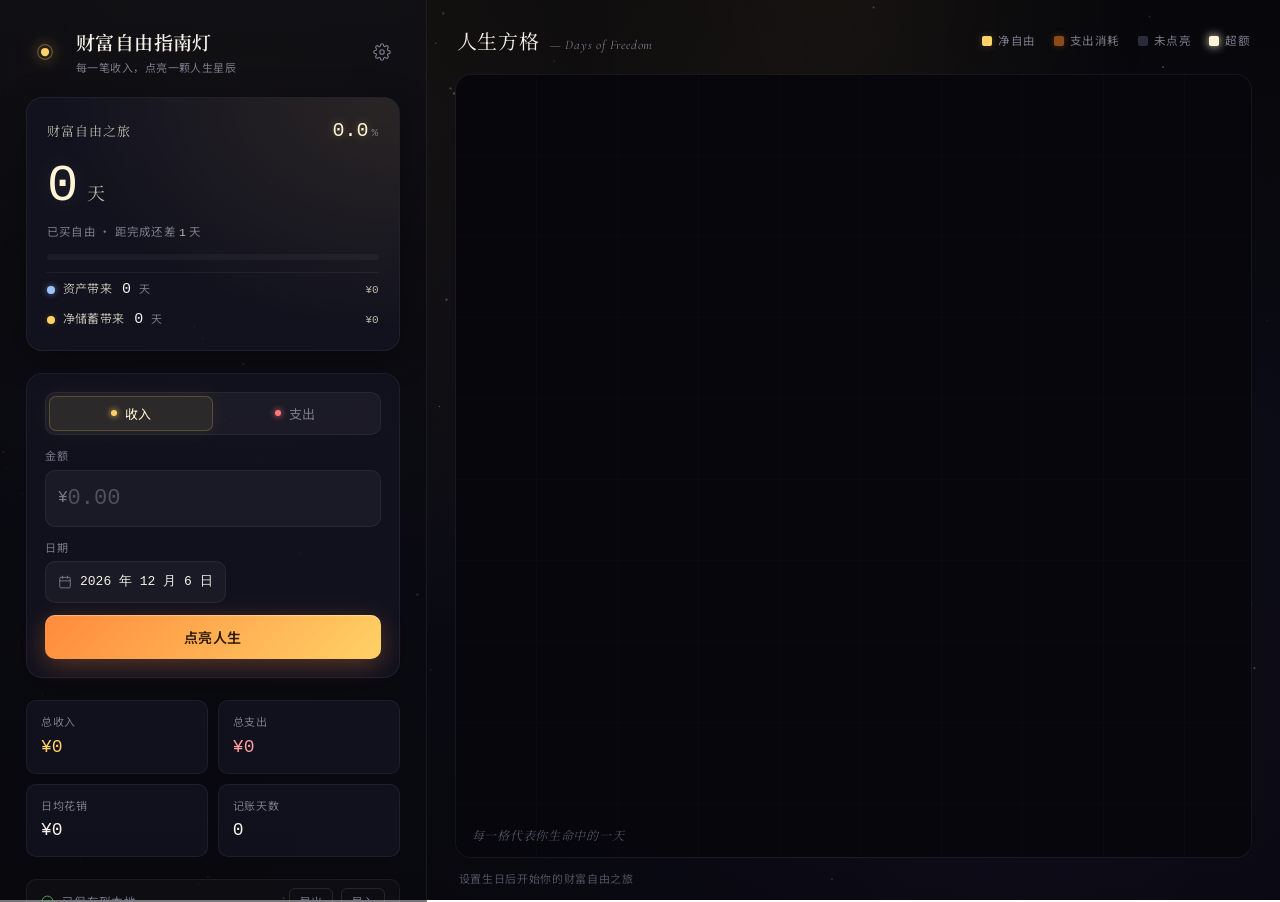
==== commit fceadbe2: "fix: remove SVG icons from export/import buttons, text-only for consistency Co-Authored-By: Claude S" ====
--- a/docs/index.html
+++ b/docs/index.html
@@ -116,10 +116,6 @@
               </div>
             </div>
           </div>
-          <label class="field">
-            <span class="field__label">备注</span>
-            <input id="tx-note" type="text" maxlength="40" placeholder="选填">
-          </label>
         </div>
         <button class="btn btn--primary" id="btn-submit">
           <span class="btn__shimmer" aria-hidden="true"></span>
@@ -141,29 +137,11 @@
           <svg viewBox="0 0 24 24" width="13" height="13" fill="none" stroke="currentColor" stroke-width="1.6" stroke-linecap="round" stroke-linejoin="round"><path d="M12 22a10 10 0 1 1 0-20 10 10 0 0 1 0 20z"/><path d="M9 12l2 2 4-4"/></svg>
         </span>
         <span class="data-status__text" id="data-status-text">已保存到本地</span>
-        <button class="data-status__export" id="btn-export" title="导出 JSON 备份">
-          <svg viewBox="0 0 24 24" width="13" height="13" fill="none" stroke="currentColor" stroke-width="1.6" stroke-linecap="round" stroke-linejoin="round"><path d="M21 15v4a2 2 0 0 1-2 2H5a2 2 0 0 1-2-2v-4"/><polyline points="7 10 12 15 17 10"/><line x1="12" y1="15" x2="12" y2="3"/></svg>
-          导出
-        </button>
-        <button class="data-status__export" id="btn-import" title="从 JSON 备份恢复数据">
-          <svg viewBox="0 0 24 24" width="13" height="13" fill="none" stroke="currentColor" stroke-width="1.6" stroke-linecap="round" stroke-linejoin="round"><path d="M21 15v4a2 2 0 0 1-2 2H5a2 2 0 0 1-2-2v-4"/><polyline points="7 14 12 9 17 14"/><line x1="12" y1="9" x2="12" y2="21"/></svg>
-          导入
-        </button>
+        <button class="data-status__export" id="btn-export" title="导出 JSON 备份">导出</button>
+        <button class="data-status__export" id="btn-import" title="从 JSON 备份恢复数据">导入</button>
         <input type="file" id="file-import" accept=".json" style="display:none">
       </div>
 
-      <!-- 最近交易 -->
-      <section class="tx-list" aria-label="最近交易">
-        <div class="tx-list__head">
-          <h2>最近交易</h2>
-          <span class="tx-list__count" id="tx-count">0</span>
-        </div>
-        <ul class="tx-list__items" id="tx-items" role="list"></ul>
-        <div class="tx-list__empty" id="tx-empty">
-          <p>尚未记录任何交易</p>
-          <p class="tx-list__hint">每一笔收入都将点亮你的人生方格</p>
-        </div>
-      </section>
 
     </aside>
 
--- a/docs/style.css
+++ b/docs/style.css
@@ -43,7 +43,7 @@
   --ff-serif-cn: 'Noto Serif SC', 'Cormorant Garamond', serif;
   --ff-serif-en: 'Cormorant Garamond', 'Noto Serif SC', serif;
   --ff-sans: 'Noto Sans SC', -apple-system, BlinkMacSystemFont, system-ui, sans-serif;
-  --ff-mono: 'JetBrains Mono', ui-monospace, SFMono-Regular, monospace;
+  --ff-mono: ui-monospace, SFMono-Regular, 'Consolas', 'Menlo', monospace;
 
   /* motion */
   --ease-out: cubic-bezier(0.22, 1, 0.36, 1);
@@ -125,6 +125,7 @@
   grid-template-columns: auto 1fr auto;
   align-items: center;
   gap: 12px;
+  flex-shrink: 0;
 }
 .brand__mark {
   width: 38px; height: 38px;
@@ -173,6 +174,7 @@
   border: 1px solid var(--line-1);
   box-shadow: 0 8px 32px rgba(0, 0, 0, 0.35);
   overflow: hidden;
+  flex-shrink: 0; /* 禁止被 ledger max-height 压缩 */
 }
 .progress-card::after {
   content: ''; position: absolute; inset: 0;
@@ -324,6 +326,7 @@
   background: var(--bg-card);
   border: 1px solid var(--line-1);
   display: flex; flex-direction: column; gap: 12px;
+  flex-shrink: 0;
 }
 .seg {
   display: grid;
@@ -450,10 +453,9 @@
 }
 
 .date-popover {
-  position: absolute;
-  top: calc(100% + 6px);
-  left: 0;
-  z-index: 50;
+  position: fixed;
+  top: 0; left: 0;       /* JS 覆盖 */
+  z-index: 300;          /* 高于 modal(100) 和 overlay(100) */
   width: 280px;
   padding: 14px;
   background: linear-gradient(180deg, var(--bg-2), var(--bg-3));
@@ -546,8 +548,7 @@
 }
 .date-popover__btn:hover { color: var(--gold-core); background: var(--gold-faint); }
 
-/* 设置面板里的 date picker · popover 上抛而非下落（避免被 modal 截断） */
-.modal .date-popover { top: auto; bottom: calc(100% + 6px); }
+/* position: fixed 后此覆盖规则不再需要 */
 
 /* Toggle (switch) · 设置面板用 */
 .toggle {
@@ -662,6 +663,7 @@
   display: grid;
   grid-template-columns: 1fr 1fr;
   gap: 10px;
+  flex-shrink: 0;
 }
 .stat {
   padding: 12px 14px;
@@ -689,6 +691,7 @@
 .data-status {
   display: flex;
   align-items: center;
+  flex-wrap: wrap;
   gap: 8px;
   padding: 8px 14px;
   border-radius: var(--r-md);
@@ -696,6 +699,7 @@
   border: 1px solid var(--line-1);
   font-size: 11.5px;
   color: var(--text-3);
+  flex-shrink: 0;
 }
 .data-status__icon { display: flex; color: #5dba6e; flex-shrink: 0; }
 .data-status__text { flex: 1; letter-spacing: 0.03em; }
@@ -707,6 +711,7 @@
   color: var(--text-3);
   font-size: 11px;
   cursor: pointer;
+  flex-shrink: 0;
   transition: color .15s var(--ease-out), border-color .15s var(--ease-out), background .15s var(--ease-out);
   white-space: nowrap;
 }
@@ -861,7 +866,7 @@
 
 .stage__canvas-wrap {
   position: relative;
-  flex: 1; min-height: 0;
+  flex: 1; min-height: 200px;
   border-radius: var(--r-lg);
   border: 1px solid var(--line-1);
   background:
@@ -951,6 +956,9 @@
 .modal__body {
   padding: 18px 26px 6px;
   display: flex; flex-direction: column; gap: 14px;
+  max-height: calc(100dvh - 220px);
+  overflow-y: auto;
+  overflow-x: visible;
 }
 .modal__foot {
   padding: 16px 26px 22px;
@@ -1064,8 +1072,28 @@
    ============================================ */
 @media (max-width: 980px) {
   .layout { grid-template-columns: 1fr; grid-template-rows: auto 1fr; }
-  .ledger { max-height: 50vh; border-right: 0; border-bottom: 1px solid var(--line-1); }
+  .ledger {
+    max-height: 62dvh;
+    padding: 18px 20px 16px;
+    gap: 16px;
+    border-right: 0;
+    border-bottom: 1px solid var(--line-1);
+  }
   .stage { padding: 16px; }
+  /* 移动端隐藏英文副标题，避免 stage 标题行溢出 */
+  .stage__title-en { display: none; }
+  .stage__legend { gap: 12px; }
+
+  /* 品牌栏 · 紧凑化 */
+  .brand__mark { width: 30px; height: 30px; }
+  .brand__title { font-size: 16px; }
+  .brand__sub { display: none; }
+
+  /* 进度卡 · 减小英雄数字 + 内边距 */
+  .progress-card { padding: 12px 14px; gap: 8px; }
+  .progress-card__big { font-size: 36px; }
+  .progress-card__big-unit { font-size: 15px; }
+
 }
 
 @media (prefers-reduced-motion: reduce) {
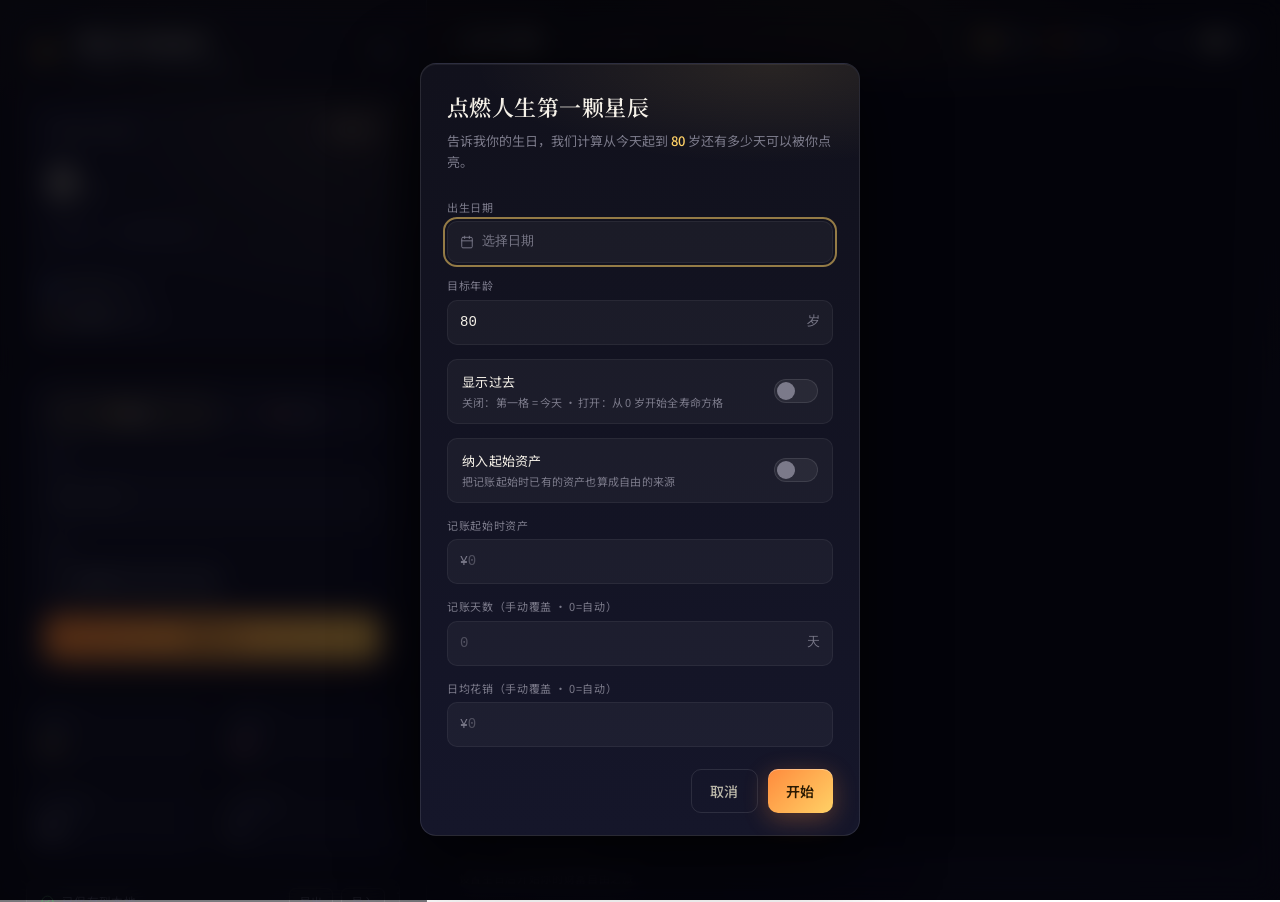
==== commit ef4ed4c8: "fix: button submit crash + add cell border lines - Remove dead null references (txNote, txItems, txC" ====
--- a/docs/index.html
+++ b/docs/index.html
@@ -274,7 +274,7 @@
     </div>
   </div>
 
-  <script src="./grid.js"></script>
-  <script src="./app.js"></script>
+  <script src="./grid.js?v=2"></script>
+  <script src="./app.js?v=2"></script>
 </body>
 </html>
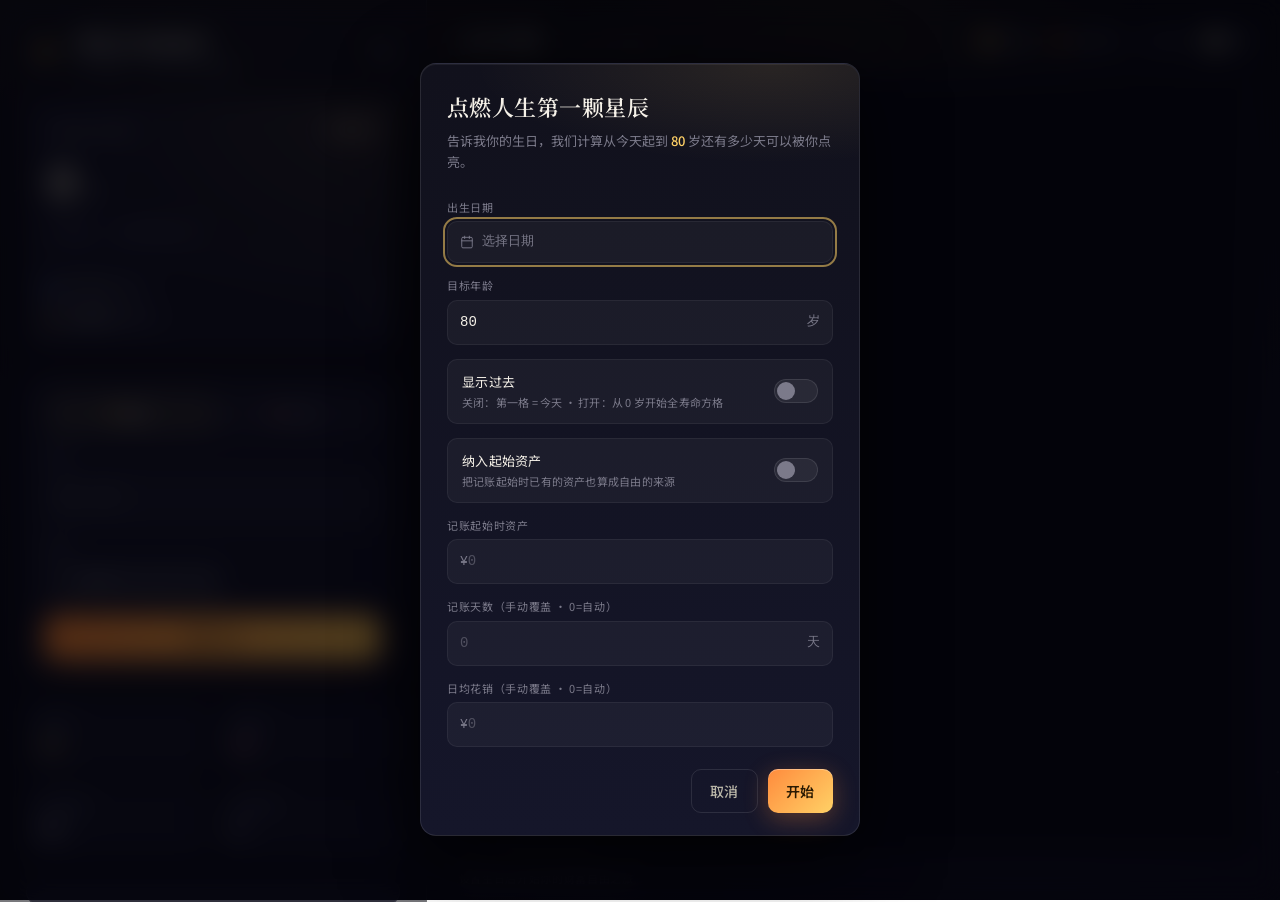
==== commit bbba6a8b: "feat: restore 最近交易 list in left sidebar Re-add the recent transactions section at the bottom of the " ====
--- a/docs/index.html
+++ b/docs/index.html
@@ -131,6 +131,19 @@
         <div class="stat"><div class="stat__label">记账天数</div><div class="stat__value" id="st-days">0</div></div>
       </section>
 
+      <!-- 最近交易 -->
+      <section class="tx-list" aria-label="最近交易">
+        <div class="tx-list__head">
+          <h2>最近交易</h2>
+          <span class="tx-list__count" id="tx-count">0 笔</span>
+        </div>
+        <ul class="tx-list__items" id="tx-items"></ul>
+        <div class="tx-list__empty">
+          <p>暂无交易记录</p>
+          <p class="tx-list__hint">添加收入或支出后显示</p>
+        </div>
+      </section>
+
       <!-- 数据状态 & 导出 -->
       <div class="data-status">
         <span class="data-status__icon" aria-hidden="true">
@@ -141,7 +154,6 @@
         <button class="data-status__export" id="btn-import" title="从 JSON 备份恢复数据">导入</button>
         <input type="file" id="file-import" accept=".json" style="display:none">
       </div>
-
 
     </aside>
 
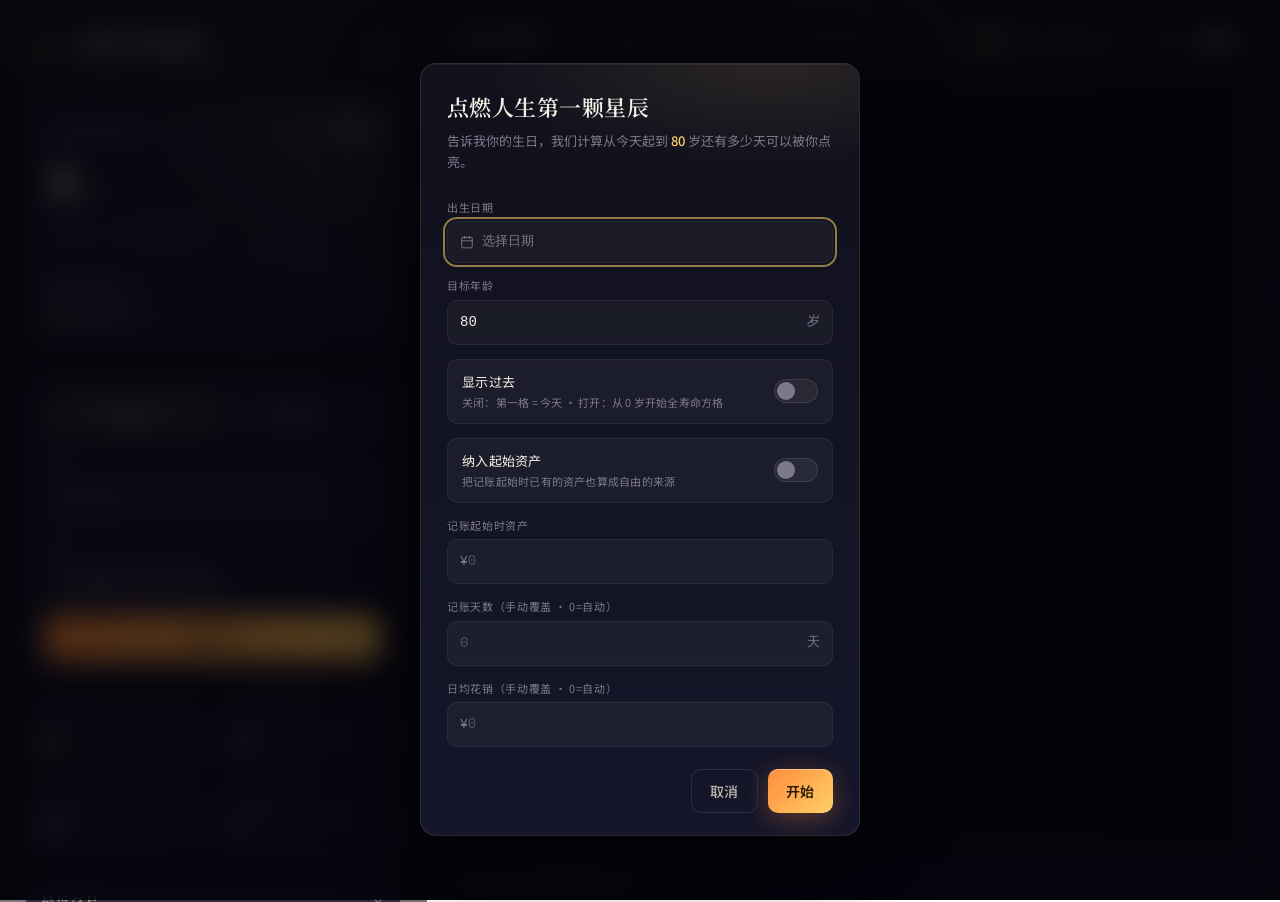
==== commit 478adb63: "feat: 最近交易 collapsible with auto-expand on new entry - Redesign tx-list as a collapsible section (cl" ====
--- a/docs/index.html
+++ b/docs/index.html
@@ -131,16 +131,16 @@
         <div class="stat"><div class="stat__label">记账天数</div><div class="stat__value" id="st-days">0</div></div>
       </section>
 
-      <!-- 最近交易 -->
-      <section class="tx-list" aria-label="最近交易">
-        <div class="tx-list__head">
-          <h2>最近交易</h2>
-          <span class="tx-list__count" id="tx-count">0 笔</span>
-        </div>
-        <ul class="tx-list__items" id="tx-items"></ul>
-        <div class="tx-list__empty">
-          <p>暂无交易记录</p>
-          <p class="tx-list__hint">添加收入或支出后显示</p>
+      <!-- 最近交易 · 可折叠 -->
+      <section class="tx-list" id="tx-list">
+        <button class="tx-list__toggle" id="btn-tx-toggle" aria-expanded="false" aria-controls="tx-body">
+          最近交易
+          <span class="tx-list__count" id="tx-count"></span>
+          <svg class="tx-list__arrow" viewBox="0 0 24 24" width="14" height="14" fill="none" stroke="currentColor" stroke-width="2" stroke-linecap="round" stroke-linejoin="round" aria-hidden="true"><path d="M6 9l6 6 6-6"/></svg>
+        </button>
+        <div class="tx-list__body" id="tx-body">
+          <ul class="tx-list__items" id="tx-items"></ul>
+          <div class="tx-list__empty"><p>暂无交易记录</p></div>
         </div>
       </section>
 
--- a/docs/style.css
+++ b/docs/style.css
@@ -722,50 +722,66 @@
 }
 
 /* Tx list */
+/* ---- 最近交易 · 折叠式 ---- */
 .tx-list {
-  flex: 1; min-height: 0;
-  display: flex; flex-direction: column;
+  flex-shrink: 0;
   border-radius: var(--r-lg);
   background: var(--bg-card);
   border: 1px solid var(--line-1);
-  padding: 12px;
-}
-.tx-list__head {
-  display: flex; align-items: baseline; justify-content: space-between;
-  padding: 6px 6px 12px;
-}
-.tx-list__head h2 {
+  overflow: hidden;
+}
+.tx-list__toggle {
+  width: 100%;
+  display: flex; align-items: center; gap: 6px;
+  padding: 11px 14px;
   font-family: var(--ff-serif-cn);
-  font-size: 14px;
+  font-size: 13.5px;
   color: var(--text-2);
   letter-spacing: 0.04em;
-}
+  text-align: left;
+  transition: background .15s var(--ease-out);
+}
+.tx-list__toggle:hover { background: rgba(255,255,255,0.03); }
 .tx-list__count {
   font-family: var(--ff-mono);
   font-size: 11px;
   color: var(--text-4);
-}
+  margin-left: 2px;
+}
+.tx-list__arrow {
+  margin-left: auto;
+  color: var(--text-3);
+  flex-shrink: 0;
+  transition: transform .25s var(--ease-out);
+}
+.tx-list.is-open .tx-list__arrow { transform: rotate(180deg); }
+
+.tx-list__body {
+  max-height: 0;
+  overflow: hidden;
+  transition: max-height .35s var(--ease-out);
+}
+.tx-list.is-open .tx-list__body { max-height: 300px; }
+
 .tx-list__items {
-  flex: 1; min-height: 0;
-  margin: 0; padding: 0;
+  margin: 0; padding: 0 10px 10px;
   list-style: none;
   overflow-y: auto;
   display: flex; flex-direction: column;
-  gap: 4px;
+  gap: 2px;
+  max-height: 260px;
 }
 .tx-list__items::-webkit-scrollbar { width: 4px; }
 .tx-list__items::-webkit-scrollbar-thumb { background: var(--line-2); border-radius: 2px; }
 .tx-list__empty {
   display: none;
-  flex-direction: column; align-items: center; justify-content: center;
-  flex: 1; padding: 30px 10px;
+  padding: 18px 14px;
   text-align: center;
   color: var(--text-3);
-}
-.tx-list__empty p { margin: 0; font-size: 13px; }
-.tx-list__hint { color: var(--text-4); font-size: 11.5px; margin-top: 6px !important; }
+  font-size: 12.5px;
+}
 .tx-list.is-empty .tx-list__items { display: none; }
-.tx-list.is-empty .tx-list__empty { display: flex; }
+.tx-list.is-empty .tx-list__empty { display: block; }
 
 .tx-item {
   display: grid;
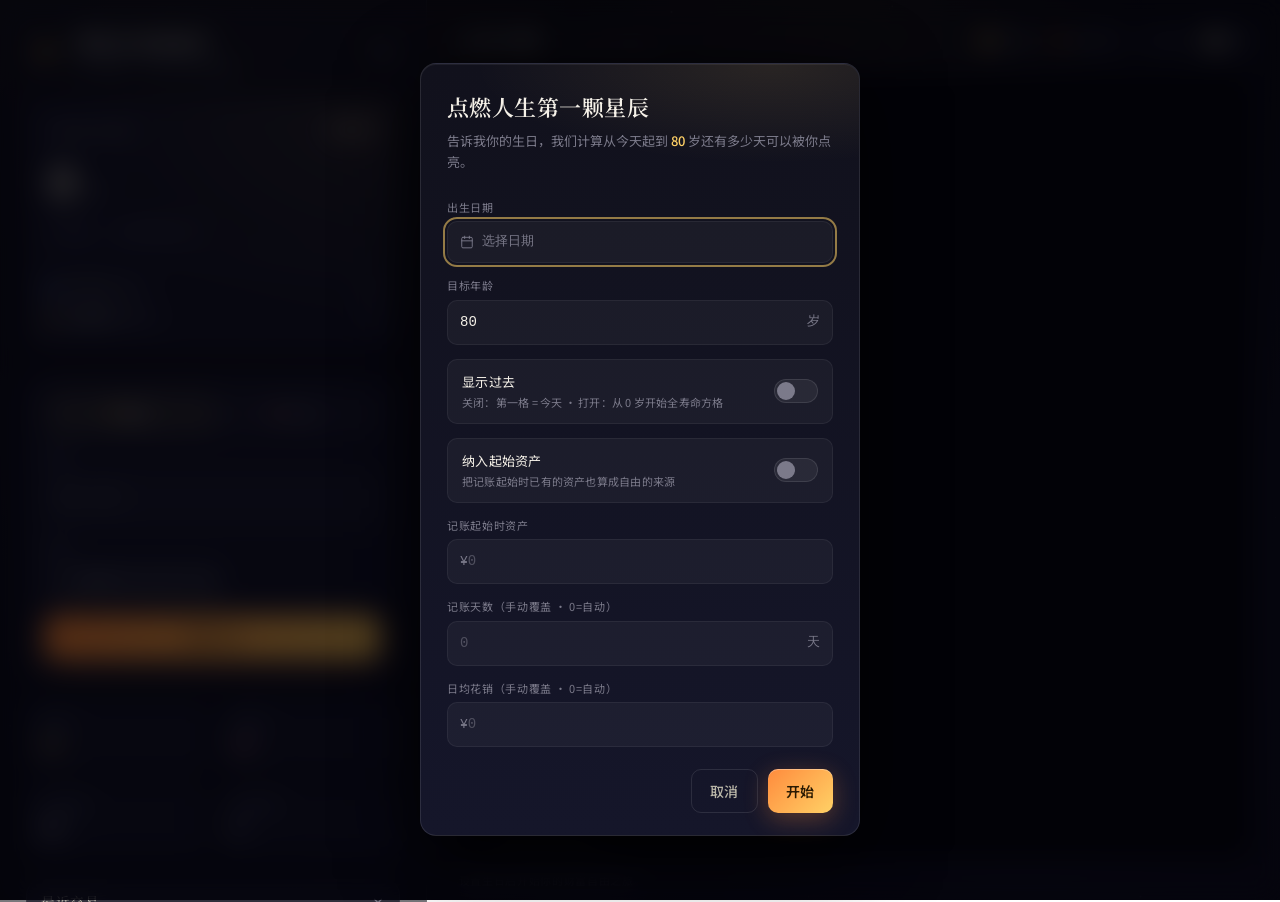
==== commit cf552d8e: "feat: add local file sync via File System Access API User can connect a local JSON file as persisten" ====
--- a/docs/index.html
+++ b/docs/index.html
@@ -143,6 +143,13 @@
           <div class="tx-list__empty"><p>暂无交易记录</p></div>
         </div>
       </section>
+
+      <!-- 本地文件直连 -->
+      <div class="file-link" id="file-link" hidden>
+        <span class="file-link__dot" id="file-link-dot"></span>
+        <span class="file-link__name" id="file-link-name">未连接</span>
+        <button class="file-link__btn" id="btn-file-link" data-action="connect">连接文件</button>
+      </div>
 
       <!-- 数据状态 & 导出 -->
       <div class="data-status">
--- a/docs/style.css
+++ b/docs/style.css
@@ -688,6 +688,53 @@
 .stat__value--expense { color: #ff9c9c; }
 
 /* Data status bar */
+/* File link bar */
+.file-link {
+  display: flex;
+  align-items: center;
+  gap: 8px;
+  padding: 8px 14px;
+  border-radius: var(--r-md);
+  background: rgba(255, 255, 255, 0.025);
+  border: 1px solid var(--line-1);
+  font-size: 11.5px;
+  color: var(--text-3);
+  flex-shrink: 0;
+}
+.file-link__dot {
+  width: 7px; height: 7px;
+  border-radius: 50%;
+  flex-shrink: 0;
+  background: var(--line-2);
+  transition: background .25s;
+}
+.file-link__dot--on   { background: #5dba6e; box-shadow: 0 0 6px rgba(93,186,110,.5); }
+.file-link__dot--warn { background: #e8a94b; box-shadow: 0 0 6px rgba(232,169,75,.4); }
+.file-link__name {
+  flex: 1;
+  overflow: hidden;
+  text-overflow: ellipsis;
+  white-space: nowrap;
+  letter-spacing: 0.03em;
+}
+.file-link__btn {
+  display: inline-flex; align-items: center;
+  padding: 4px 10px;
+  border-radius: var(--r-sm);
+  border: 1px solid var(--line-2);
+  color: var(--text-3);
+  font-size: 11px;
+  cursor: pointer;
+  flex-shrink: 0;
+  white-space: nowrap;
+  transition: color .15s var(--ease-out), border-color .15s var(--ease-out), background .15s var(--ease-out);
+}
+.file-link__btn:hover {
+  color: var(--gold-core);
+  border-color: var(--gold-soft);
+  background: rgba(255, 209, 102, 0.06);
+}
+
 .data-status {
   display: flex;
   align-items: center;
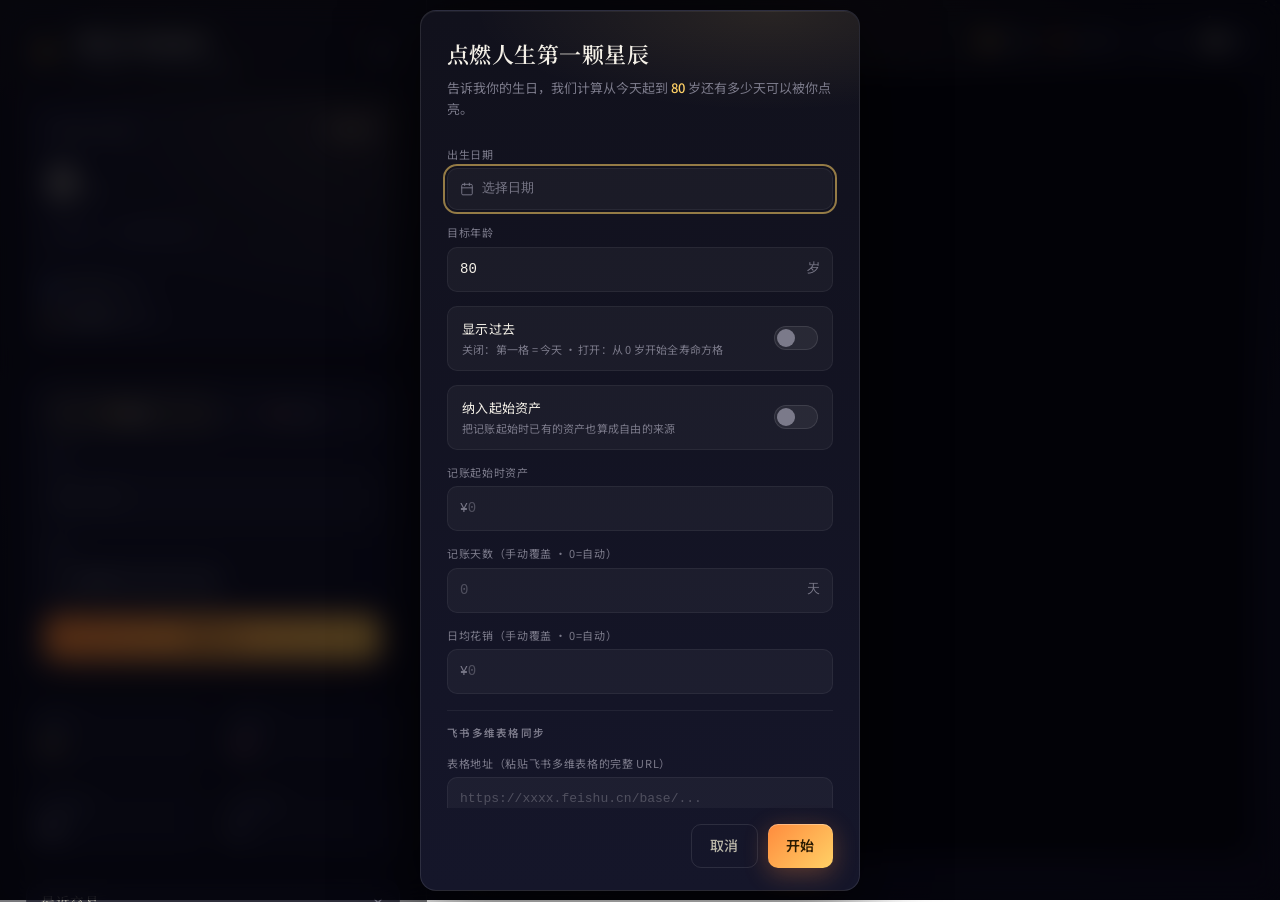
==== commit 3dd717d2: "feat: add Feishu bitable manual sync - feishuSync module: gets tenant_access_token from App ID+Secre" ====
--- a/docs/index.html
+++ b/docs/index.html
@@ -157,6 +157,7 @@
           <svg viewBox="0 0 24 24" width="13" height="13" fill="none" stroke="currentColor" stroke-width="1.6" stroke-linecap="round" stroke-linejoin="round"><path d="M12 22a10 10 0 1 1 0-20 10 10 0 0 1 0 20z"/><path d="M9 12l2 2 4-4"/></svg>
         </span>
         <span class="data-status__text" id="data-status-text">已保存到本地</span>
+        <button class="data-status__export" id="btn-feishu-sync" title="从飞书多维表格同步支出记录">飞书同步</button>
         <button class="data-status__export" id="btn-export" title="导出 JSON 备份">导出</button>
         <button class="data-status__export" id="btn-import" title="从 JSON 备份恢复数据">导入</button>
         <input type="file" id="file-import" accept=".json" style="display:none">
@@ -269,6 +270,23 @@
             <input id="cfg-avg-expense" type="number" inputmode="decimal" min="0" step="1" placeholder="0">
           </div>
         </label>
+
+        <div class="modal-divider">飞书多维表格同步</div>
+        <label class="field">
+          <span class="field__label">表格地址（粘贴飞书多维表格的完整 URL）</span>
+          <input id="fs-url" type="text" placeholder="https://xxxx.feishu.cn/base/..." autocomplete="off" spellcheck="false">
+        </label>
+        <div class="field-grid">
+          <label class="field">
+            <span class="field__label">App ID</span>
+            <input id="fs-app-id" type="text" placeholder="cli_xxxxxxxxxxxx" autocomplete="off">
+          </label>
+          <label class="field">
+            <span class="field__label">App Secret</span>
+            <input id="fs-app-secret" type="password" placeholder="••••••••••••••••" autocomplete="off">
+          </label>
+        </div>
+        <p class="field-hint">需要在飞书开发者后台创建自建应用并开启多维表格权限，<br>表格字段须包含：日期、类别（单选）、金额（数字）、备注（文本）</p>
       </div>
       <footer class="modal__foot">
         <button class="btn btn--ghost" id="cfg-cancel">取消</button>
--- a/docs/style.css
+++ b/docs/style.css
@@ -1026,6 +1026,16 @@
 .modal__foot {
   padding: 16px 26px 22px;
   display: flex; justify-content: flex-end; gap: 10px;
+}
+.modal-divider {
+  font-size: 10.5px; font-weight: 600; letter-spacing: 0.12em;
+  text-transform: uppercase; color: var(--text-3);
+  border-top: 1px solid var(--line-1);
+  padding-top: 14px; margin-top: 2px;
+}
+.field-hint {
+  font-size: 11px; color: var(--text-3); line-height: 1.6;
+  margin-top: -6px;
 }
 
 /* ============================================
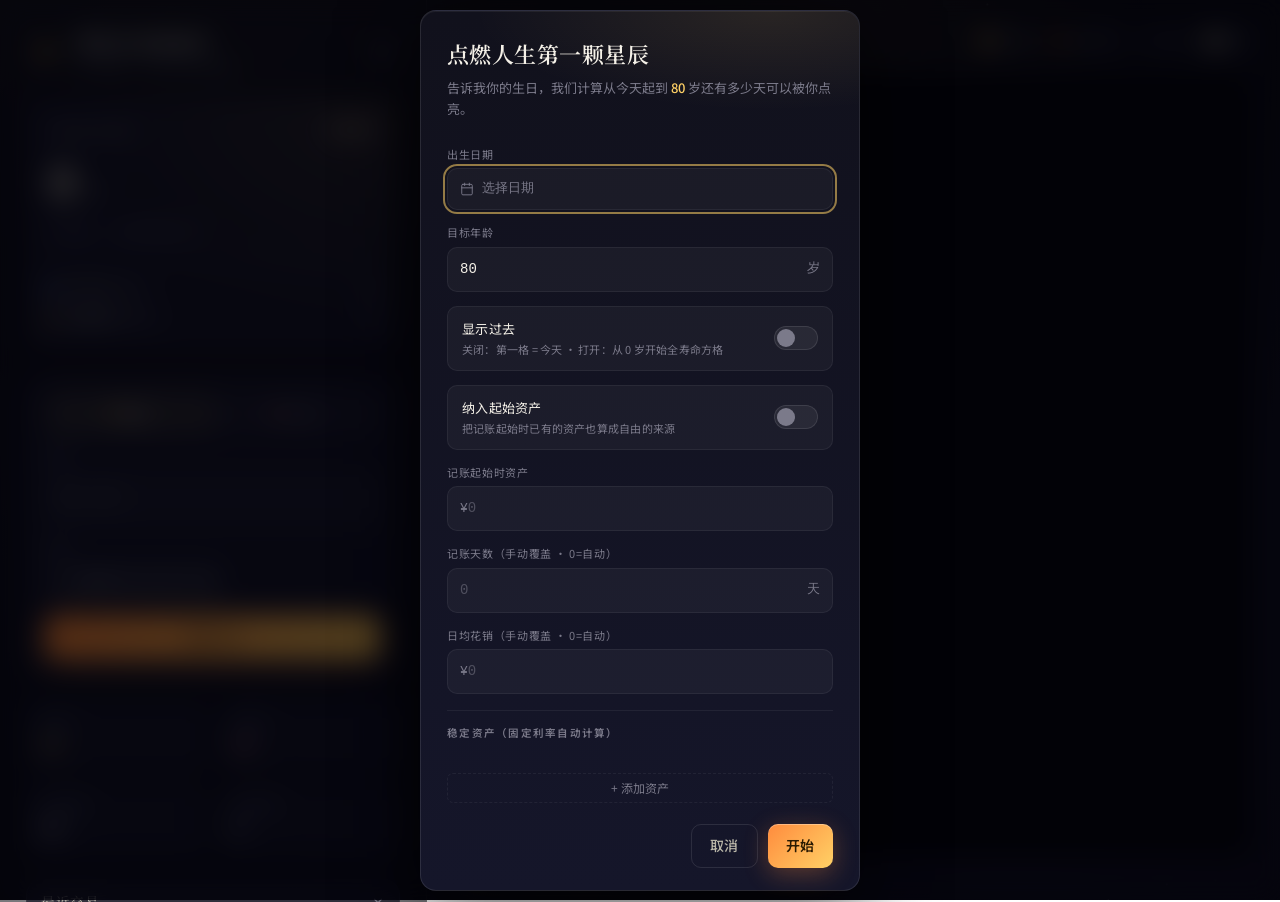
==== commit 7fde9f7d: "feat: 稳定资产固定利率复利自动计算每日被动收入，无需手动记录 在设置界面新增「稳定资产」栏，填写本金/年化利率/开始日期后， 自动按复利逐日推算被动收入，实时叠加进财务自由格数计算中。  Co-" ====
--- a/docs/index.html
+++ b/docs/index.html
@@ -271,6 +271,11 @@
           </div>
         </label>
 
+        <div class="modal-divider">稳定资产（固定利率自动计算）</div>
+        <div id="stable-asset-list" class="stable-asset-list"></div>
+        <button class="btn-add-asset" id="btn-add-stable-asset">+ 添加资产</button>
+        <p class="field-hint">年化利率固定的资产（如余额宝），自动按复利推算每日被动收入。浮动收益请在飞书记录。</p>
+
         <div class="modal-divider">飞书多维表格同步</div>
         <label class="field">
           <span class="field__label">表格地址（粘贴飞书多维表格的完整 URL）</span>
--- a/docs/style.css
+++ b/docs/style.css
@@ -1036,6 +1036,38 @@
 .field-hint {
   font-size: 11px; color: var(--text-3); line-height: 1.6;
   margin-top: -6px;
+}
+.stable-asset-list { display: flex; flex-direction: column; gap: 6px; margin-bottom: 4px; }
+.asset-row {
+  display: grid;
+  grid-template-columns: 1fr 90px 64px 118px 26px;
+  gap: 5px; align-items: center;
+}
+.asset-row input {
+  width: 100%; padding: 6px 8px;
+  background: var(--surface-2); border: 1px solid var(--line-1);
+  border-radius: 6px; color: var(--text-1); font-size: 13px;
+  font-family: inherit;
+}
+.asset-row input:focus { outline: none; border-color: var(--gold-dim); }
+.ar-remove {
+  width: 26px; height: 26px; padding: 0;
+  background: transparent; border: 1px solid var(--line-1);
+  border-radius: 6px; color: var(--text-3);
+  cursor: pointer; font-size: 15px; line-height: 1;
+  display: flex; align-items: center; justify-content: center;
+  flex-shrink: 0;
+}
+.ar-remove:hover { border-color: #e05; color: #e05; }
+.btn-add-asset {
+  padding: 5px 12px;
+  background: transparent; border: 1px dashed var(--line-1);
+  border-radius: 6px; color: var(--text-3); font-size: 12px;
+  cursor: pointer; width: 100%;
+}
+.btn-add-asset:hover { border-color: var(--gold-dim); color: var(--gold-dim); }
+@media (max-width: 480px) {
+  .asset-row { grid-template-columns: 1fr 76px 56px 1fr 26px; }
 }
 
 /* ============================================
